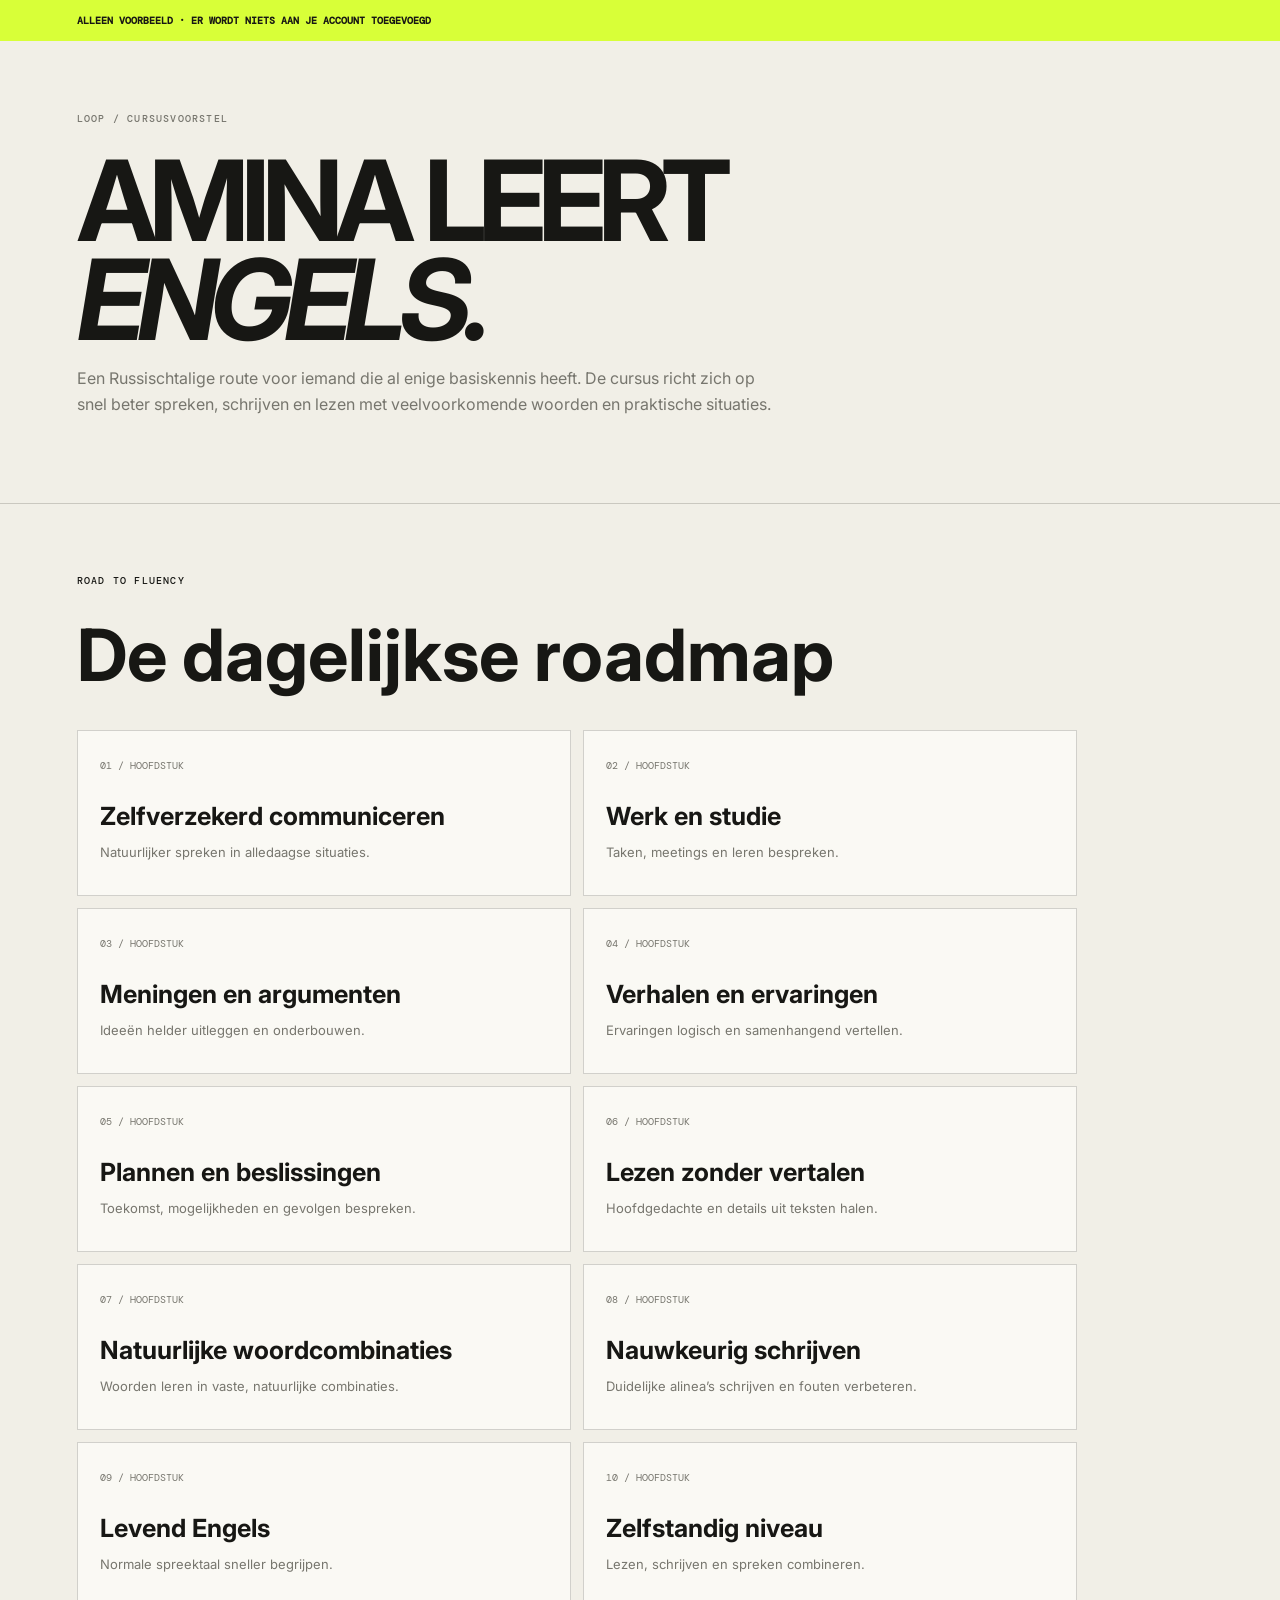
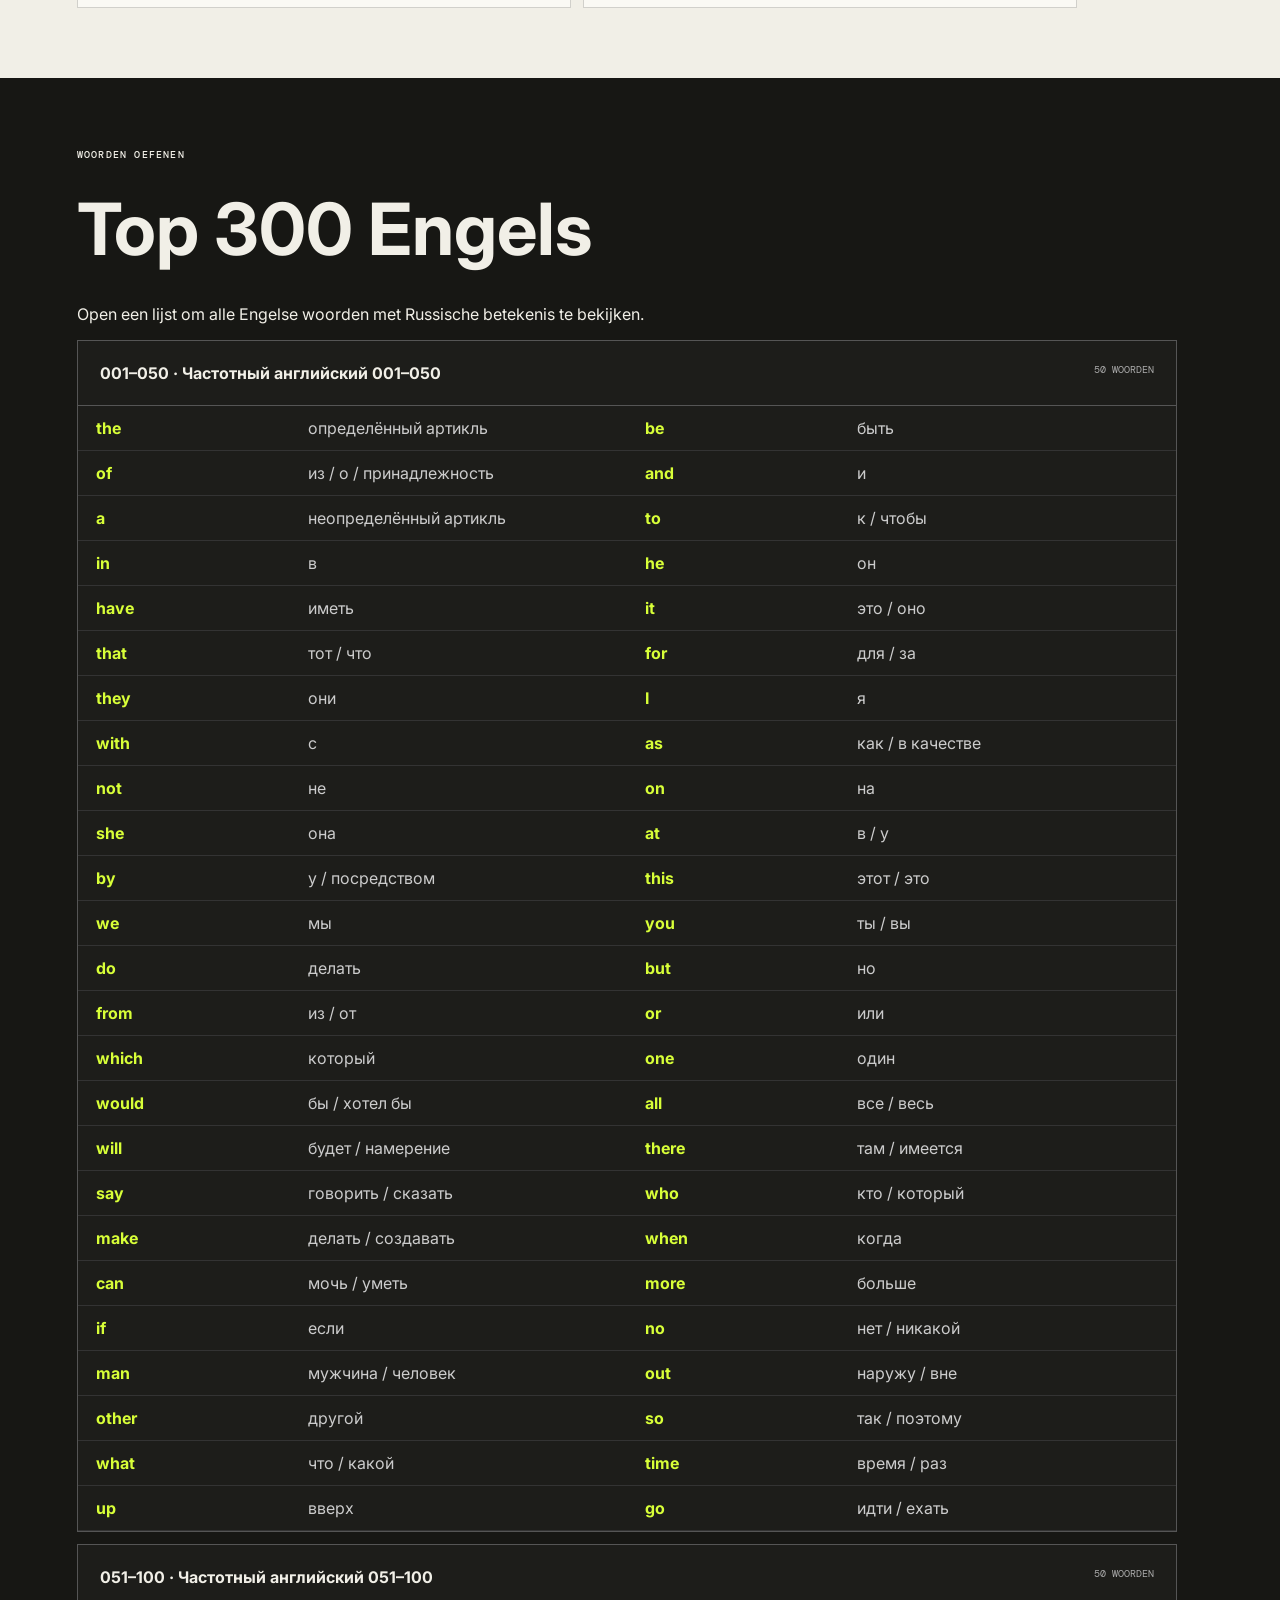
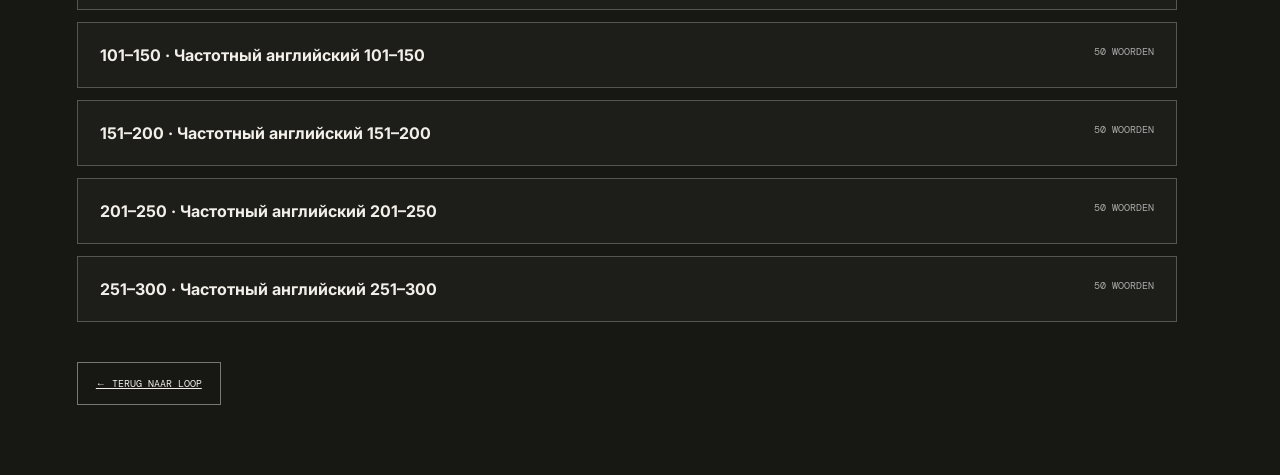
==== amina-preview.html @ c82fbb38 "Add safe Dutch preview for Amina's English course" ====
<!doctype html>
<html lang="nl">
<head>
  <meta charset="UTF-8">
  <meta name="viewport" content="width=device-width, initial-scale=1">
  <meta name="theme-color" content="#171714">
  <title>LOOP — Voorbeeld cursus Amina</title>
  <link rel="stylesheet" href="styles.css?v=34">
  <style>
    .preview-head{padding:70px clamp(18px,6vw,80px);border-bottom:1px solid var(--line)}
    .preview-head h1{font-size:clamp(48px,9vw,112px);line-height:.88;letter-spacing:-.07em;margin:18px 0}
    .preview-head p{max-width:700px;color:var(--muted);line-height:1.6}
    .preview-note{background:var(--accent);color:var(--ink);padding:14px clamp(18px,6vw,80px);font:600 10px 'DM Mono';text-transform:uppercase}
    .preview-road{padding:70px clamp(18px,6vw,80px)}
    .preview-road h2,.preview-lists h2{font-size:clamp(38px,6vw,72px);margin:8px 0 32px}
    .preview-chapters{display:grid;grid-template-columns:repeat(2,1fr);gap:12px;max-width:1000px}
    .preview-chapters article{border:1px solid var(--line);padding:22px;background:var(--white)}
    .preview-chapters span{font:10px 'DM Mono';color:var(--muted)}
    .preview-chapters h3{font-size:25px;margin:28px 0 6px}.preview-chapters p{color:var(--muted);font-size:13px}
    .preview-lists{padding:70px clamp(18px,6vw,80px);background:var(--ink);color:var(--paper)}
    .preview-list-grid{display:grid;gap:12px;max-width:1100px}.preview-list{border:1px solid #555;background:#1d1d1a}
    .preview-list summary{cursor:pointer;padding:22px;display:flex;justify-content:space-between;gap:20px;font-weight:700}.preview-list summary small{font:10px 'DM Mono';color:#aaa}
    .preview-words{display:grid;grid-template-columns:repeat(2,1fr);border-top:1px solid #555}.preview-words div{padding:12px 18px;border-bottom:1px solid #333;display:grid;grid-template-columns:1fr 1.5fr;gap:12px}.preview-words b{color:var(--accent)}.preview-words span{color:#ccc}
    .preview-back{display:inline-flex;margin-top:40px;color:var(--paper);border:1px solid #777;padding:14px 18px;text-transform:uppercase;font:10px 'DM Mono'}
    @media(max-width:680px){.preview-chapters,.preview-words{grid-template-columns:1fr}.preview-head{padding-top:48px}.preview-list summary{flex-direction:column}.preview-words div{font-size:14px}}
  </style>
</head>
<body>
  <div class="preview-note">Alleen voorbeeld · er wordt niets aan je account toegevoegd</div>
  <header class="preview-head"><p class="eyebrow">LOOP / CURSUSVOORSTEL</p><h1>AMINA LEERT<br><em>ENGELS.</em></h1><p>Een Russischtalige route voor iemand die al enige basiskennis heeft. De cursus richt zich op snel beter spreken, schrijven en lezen met veelvoorkomende woorden en praktische situaties.</p></header>
  <main>
    <section class="preview-road"><p class="eyebrow">ROAD TO FLUENCY</p><h2>De dagelijkse roadmap</h2><div class="preview-chapters" id="preview-chapters"></div></section>
    <section class="preview-lists"><p class="eyebrow">WOORDEN OEFENEN</p><h2>Top 300 Engels</h2><p>Open een lijst om alle Engelse woorden met Russische betekenis te bekijken.</p><div class="preview-list-grid" id="preview-lists"></div><a class="preview-back" href="index.html">← Terug naar LOOP</a></section>
  </main>
  <script src="english-russian-data.js?v=35"></script>
  <script>
    const chapters=['Zelfverzekerd communiceren','Werk en studie','Meningen en argumenten','Verhalen en ervaringen','Plannen en beslissingen','Lezen zonder vertalen','Natuurlijke woordcombinaties','Nauwkeurig schrijven','Levend Engels','Zelfstandig niveau'];
    const descriptions=['Natuurlijker spreken in alledaagse situaties.','Taken, meetings en leren bespreken.','Ideeën helder uitleggen en onderbouwen.','Ervaringen logisch en samenhangend vertellen.','Toekomst, mogelijkheden en gevolgen bespreken.','Hoofdgedachte en details uit teksten halen.','Woorden leren in vaste, natuurlijke combinaties.','Duidelijke alinea’s schrijven en fouten verbeteren.','Normale spreektaal sneller begrijpen.','Lezen, schrijven en spreken combineren.'];
    document.querySelector('#preview-chapters').innerHTML=chapters.map((title,i)=>`<article><span>${String(i+1).padStart(2,'0')} / HOOFDSTUK</span><h3>${title}</h3><p>${descriptions[i]}</p></article>`).join('');
    document.querySelector('#preview-lists').innerHTML=(window.EN_RU_FREQUENCY_LISTS||[]).map((list,i)=>`<details class="preview-list" ${i===0?'open':''}><summary><span>${String(i*50+1).padStart(3,'0')}–${String((i+1)*50).padStart(3,'0')} · ${list.title}</span><small>50 WOORDEN</small></summary><div class="preview-words">${list.words.map(word=>`<div><b>${word.front}</b><span>${word.back}</span></div>`).join('')}</div></details>`).join('');
  </script>
</body>
</html>
---- styles.css ----
@import url('https://fonts.googleapis.com/css2?family=DM+Mono:wght@400;500&family=Inter:wght@400;500;600;700;800;900&display=swap');

:root{--ink:#171714;--paper:#f1efe7;--cream:#dedbcf;--accent:#d8ff38;--orange:#ff5a36;--line:rgba(23,23,20,.18);--muted:#77766e;--white:#faf9f4}
*{box-sizing:border-box}html{scroll-behavior:smooth}body{margin:0;background:var(--paper);color:var(--ink);font-family:Inter,Arial,sans-serif;min-height:100vh}button,input,textarea{font:inherit;color:inherit}button{cursor:pointer}.ticker{height:28px;overflow:hidden;background:var(--accent);border-bottom:1px solid var(--ink);font:500 10px/28px 'DM Mono',monospace;letter-spacing:.15em;white-space:nowrap}.ticker div{animation:marquee 24s linear infinite;width:max-content}@keyframes marquee{to{transform:translateX(-50%)}}
.topbar{height:76px;display:grid;grid-template-columns:1fr auto 1fr;align-items:center;padding:0 clamp(20px,4vw,64px);border-bottom:1px solid var(--line);position:sticky;top:0;background:rgba(241,239,231,.94);backdrop-filter:blur(12px);z-index:10}.brand{display:flex;align-items:center;gap:12px;border:0;background:none;padding:0;justify-self:start}.brand span{font-size:23px;font-weight:900;letter-spacing:-.08em}.brand small{font:500 9px/1.1 'DM Mono';text-transform:uppercase;letter-spacing:.08em;max-width:50px;text-align:left}.topbar nav{display:flex;gap:32px}.nav-link{border:0;background:none;font:500 11px 'DM Mono';text-transform:uppercase;letter-spacing:.09em;padding:8px 0}.nav-link.active{border-bottom:2px solid}.score-pill{justify-self:end;border:1px solid;border-radius:99px;padding:9px 14px;font:500 11px 'DM Mono'}.score-pill span,.quiz-score span{color:var(--orange)}
main{max-width:1440px;margin:auto}.view{display:none}.view.active{display:block}.hero{display:grid;grid-template-columns:1.55fr .75fr;min-height:640px;border-bottom:1px solid var(--line)}.hero-copy{padding:clamp(56px,7vw,104px) clamp(24px,7vw,104px)}.eyebrow{font:500 10px 'DM Mono';letter-spacing:.12em;text-transform:uppercase;margin:0 0 24px}.hero h1,.page-head h1,.narrow h1{font-size:clamp(64px,9vw,138px);line-height:.81;letter-spacing:-.085em;margin:0;font-weight:900}.hero h1 em,.page-head h1 em{font-family:Georgia,serif;font-weight:400}.intro{font-size:clamp(17px,2vw,23px);line-height:1.35;max-width:560px;margin:42px 0 34px}.hero-card{background:var(--ink);color:var(--paper);padding:28px;display:flex;flex-direction:column;justify-content:flex-end}.motif{margin:auto;width:min(100%,340px);aspect-ratio:1;display:grid;grid-template-columns:1fr 1fr;transform:rotate(6deg)}.motif span{border:1px solid rgba(255,255,255,.45);display:grid;place-items:center;font-size:clamp(50px,6vw,90px);font-weight:900}.motif span:nth-child(2){background:var(--accent);color:var(--ink)}.motif span:nth-child(3){background:var(--orange);color:var(--ink)}.hero-stat{display:flex;justify-content:space-between;border-top:1px solid rgba(255,255,255,.25);padding:18px 0;font:500 11px 'DM Mono';text-transform:uppercase}.hero-stat strong{font-size:16px}
.btn{border:1px solid var(--ink);padding:16px 20px;text-transform:uppercase;font:600 11px 'DM Mono';letter-spacing:.06em;display:inline-flex;align-items:center;justify-content:space-between;gap:36px;transition:.18s}.btn:hover{transform:translateY(-2px);box-shadow:4px 4px 0 var(--ink)}.btn-accent{background:var(--accent)}.btn-dark{background:var(--ink);color:var(--paper)}.btn-ghost{background:transparent}.section-block{padding:80px clamp(20px,5vw,72px)}.section-heading,.page-head{display:flex;align-items:flex-end;justify-content:space-between;gap:24px;margin-bottom:34px}.section-heading h2,.roadmap h2{font-size:clamp(38px,5vw,72px);line-height:.95;letter-spacing:-.055em;margin:0}.text-button,.back-button{border:0;background:none;font:500 11px 'DM Mono';text-transform:uppercase;padding:10px 0}.list-grid{display:grid;grid-template-columns:repeat(3,1fr);gap:16px}.list-card{min-height:250px;border:1px solid var(--ink);padding:24px;background:var(--white);display:flex;flex-direction:column;text-align:left;transition:.18s}.list-card:hover{transform:translateY(-4px);box-shadow:6px 6px 0 var(--ink)}.list-card .card-num{font:10px 'DM Mono';color:var(--muted)}.list-card h3{font-size:27px;letter-spacing:-.045em;margin:auto 0 12px;max-width:90%}.list-card p{font:10px 'DM Mono';text-transform:uppercase;color:var(--muted)}.card-foot{border-top:1px solid var(--line);padding-top:16px;display:flex;justify-content:space-between;font:500 11px 'DM Mono'}.empty{border:1px dashed var(--muted);padding:50px;text-align:center;grid-column:1/-1}.empty p{color:var(--muted)}.roadmap{background:var(--ink);color:var(--paper);padding:80px clamp(20px,5vw,72px)}.roadmap-grid{display:grid;grid-template-columns:repeat(3,1fr);margin-top:50px;border-top:1px solid #555}.roadmap-item{padding:28px 24px 40px;border-right:1px solid #555;min-height:250px;position:relative}.roadmap-item span{font:11px 'DM Mono';color:#999}.roadmap-item h3{font-size:30px;margin:66px 0 8px}.roadmap-item p{color:#aaa;max-width:240px;font-size:13px;line-height:1.5}.roadmap-item b{position:absolute;right:20px;top:24px;font:10px 'DM Mono';border:1px solid #555;padding:6px}.roadmap-item.live b{background:var(--accent);color:var(--ink);border-color:var(--accent)}
.page-head{padding:80px clamp(20px,5vw,72px) 48px}.page-head h1{font-size:clamp(68px,10vw,150px)}.toolbar{border-block:1px solid var(--line);padding:16px clamp(20px,5vw,72px);display:flex;justify-content:space-between;align-items:center;font:10px 'DM Mono';text-transform:uppercase}.search{display:flex;align-items:center;gap:10px}.search input{border:0;background:none;outline:0;width:min(40vw,320px)}#all-lists{padding:40px clamp(20px,5vw,72px) 100px}.narrow{max-width:850px;padding:50px 24px 100px;margin:auto}.narrow h1{font-size:clamp(54px,8vw,94px);margin-bottom:54px}form label{display:block;text-transform:uppercase;font:500 10px 'DM Mono';letter-spacing:.06em;margin:24px 0 8px}form input,form textarea{display:block;width:100%;border:1px solid var(--ink);background:var(--white);padding:17px;margin-top:9px;outline:0;border-radius:0;font:500 16px Inter}form input:focus,form textarea:focus{box-shadow:4px 4px 0 var(--accent)}form textarea{resize:vertical;line-height:1.6}.field-row{display:grid;grid-template-columns:1fr auto 1fr;gap:12px;align-items:end}.swap{height:53px;width:53px;border:1px solid;background:var(--accent);margin-bottom:8px}.label-note{float:right;color:var(--muted)}.input-hint{font:10px 'DM Mono';color:var(--muted)}.form-actions{display:flex;justify-content:flex-end;gap:12px;margin-top:32px}
#detail-view{padding:48px clamp(20px,5vw,72px) 100px}.detail-head{display:flex;justify-content:space-between;align-items:flex-end;border-bottom:1px solid;padding:46px 0 36px}.detail-head h1{font-size:clamp(48px,7vw,104px);letter-spacing:-.07em;line-height:.9;margin:0 0 14px}.detail-head p{font:11px 'DM Mono';color:var(--muted)}.detail-actions{display:flex;gap:8px}.icon-btn{border:1px solid;background:none;padding:10px 12px;font:10px 'DM Mono';text-transform:uppercase}.icon-btn.danger{color:#a32c19}.practice-options{display:grid;grid-template-columns:1fr 1fr;gap:14px;padding:40px 0}.practice-card{border:1px solid;background:var(--white);padding:24px;display:flex;gap:18px;align-items:center;text-align:left}.practice-card:hover{background:var(--accent)}.practice-icon{height:50px;width:50px;border:1px solid;display:grid;place-items:center;font-weight:800}.practice-card div{display:flex;flex-direction:column;gap:5px}.practice-card b{font-size:17px}.practice-card small{color:var(--muted)}.practice-card i{margin-left:auto;font-style:normal;font-size:24px}.word-table-head{display:flex;justify-content:space-between;align-items:center;margin-top:28px}.word-table-head h2{font-size:30px}.word-table-head span{font:10px 'DM Mono'}.word-row{display:grid;grid-template-columns:50px 1fr 1fr;border-top:1px solid var(--line);padding:18px 8px;align-items:center}.word-row span:first-child{font:10px 'DM Mono';color:var(--muted)}.word-row b{font-size:15px}.word-row span:last-child{color:#555}
.quiz-shell{min-height:calc(100vh - 104px);background:var(--ink);color:var(--paper);padding:24px clamp(18px,4vw,56px)}.quiz-top{display:grid;grid-template-columns:44px 1fr 80px;gap:20px;align-items:center}.quiz-close{border:1px solid #555;color:var(--paper);background:none;width:42px;height:42px;font-size:28px}.progress-track{height:6px;background:#45453f}.progress-track span{display:block;background:var(--accent);height:100%;transition:.25s}.quiz-score{text-align:right;font:12px 'DM Mono'}.quiz-stage{min-height:calc(100vh - 180px);display:grid;place-items:center}.quiz-card{width:min(700px,100%)}.quiz-kicker{font:10px 'DM Mono';color:#999;text-transform:uppercase;letter-spacing:.1em}.quiz-word{font-size:clamp(48px,9vw,110px);letter-spacing:-.07em;line-height:.92;margin:30px 0 42px}.answer-wrap{display:flex}.answer-wrap input{width:100%;background:transparent;color:var(--paper);border:0;border-bottom:2px solid var(--paper);padding:14px 4px;font-size:22px;outline:0}.answer-wrap button{background:var(--accent);border:0;padding:0 24px;font-size:24px}.answer-feedback{min-height:74px;padding-top:20px}.answer-feedback.correct{color:var(--accent)}.answer-feedback.wrong{color:#ff7c62}.flashcard{width:min(680px,100%);height:min(54vh,440px);perspective:1000px;cursor:pointer}.flash-inner{height:100%;position:relative;transform-style:preserve-3d;transition:.45s}.flashcard.flipped .flash-inner{transform:rotateY(180deg)}.flash-face{position:absolute;inset:0;backface-visibility:hidden;background:var(--paper);color:var(--ink);display:flex;flex-direction:column;align-items:center;justify-content:center;padding:30px;border:1px solid #777;text-align:center}.flash-face.back{transform:rotateY(180deg);background:var(--accent)}.flash-face small{font:10px 'DM Mono';text-transform:uppercase}.flash-face strong{font-size:clamp(42px,8vw,80px);letter-spacing:-.06em}.card-controls{display:flex;gap:12px;justify-content:center;margin-top:24px}.card-controls button{border:1px solid #777;background:none;color:var(--paper);padding:14px 22px;text-transform:uppercase;font:11px 'DM Mono'}.card-controls button:last-child{background:var(--accent);color:var(--ink)}.result-card{text-align:center}.result-card .result-grade{font:900 clamp(90px,20vw,220px)/.8 Inter;color:var(--accent);letter-spacing:-.1em}.result-card h2{font-size:36px}.result-card p{color:#aaa}.result-actions{display:flex;gap:12px;justify-content:center;margin-top:30px}.toast{position:fixed;left:50%;bottom:30px;transform:translate(-50%,120px);background:var(--ink);color:var(--paper);padding:14px 18px;font:11px 'DM Mono';z-index:30;transition:.25s}.toast.show{transform:translate(-50%,0)}
@media(max-width:760px){.topbar{height:64px;padding:0 16px;grid-template-columns:1fr auto}.brand small,.topbar nav{display:none}.hero{grid-template-columns:1fr;min-height:0}.hero-copy{padding:58px 20px 64px}.hero h1{font-size:65px}.intro{font-size:17px;margin:30px 0}.hero-card{min-height:430px}.list-grid{grid-template-columns:1fr}.section-block{padding:60px 16px}.section-heading{align-items:center}.section-heading h2{font-size:40px}.roadmap{padding:60px 16px}.roadmap-grid{grid-template-columns:1fr}.roadmap-item{border-right:0;border-bottom:1px solid #555;min-height:180px}.roadmap-item h3{margin-top:34px}.page-head{padding:55px 16px 34px;align-items:flex-start;flex-direction:column}.page-head h1{font-size:68px}.toolbar{padding:14px 16px}#all-lists{padding:25px 16px 80px}.field-row{grid-template-columns:1fr 45px 1fr}.swap{width:45px}.form-actions .btn{gap:12px;padding:14px}.detail-head{align-items:flex-start;flex-direction:column;gap:24px}.practice-options{grid-template-columns:1fr}.word-row{grid-template-columns:34px 1fr 1fr;gap:8px}.quiz-shell{min-height:calc(100vh - 92px);padding:18px}.quiz-top{grid-template-columns:42px 1fr 55px;gap:12px}.quiz-stage{min-height:calc(100vh - 140px)}.quiz-word{font-size:54px}.answer-wrap input{font-size:17px}.flashcard{height:48vh}.result-actions{flex-direction:column}}
@media(prefers-reduced-motion:reduce){*{scroll-behavior:auto}.ticker div{animation:none}}
.btn-accent,.answer-wrap button{color:var(--ink)}
.answer-wrap button{font-weight:800}
.sentence-grid{display:grid;grid-template-columns:repeat(3,1fr);gap:16px;padding:40px clamp(20px,5vw,72px) 100px}.sentence-pack{min-height:310px;border:1px solid var(--ink);background:var(--white);padding:24px;text-align:left;display:flex;flex-direction:column;transition:.18s}.sentence-pack:hover{transform:translateY(-4px);box-shadow:6px 6px 0 var(--ink)}.sentence-pack h2{font-size:34px;letter-spacing:-.05em;margin:auto 0 8px}.sentence-pack>p{color:var(--muted);font-size:13px;line-height:1.5;min-height:40px}.sentence-progress{height:7px;background:var(--cream);margin:20px 0}.sentence-progress span{display:block;height:100%;background:var(--accent)}#sentence-detail-view{padding:48px clamp(20px,5vw,72px) 100px}.sentence-row{display:grid;grid-template-columns:50px 1fr auto;gap:14px;border-top:1px solid var(--line);padding:22px 8px;align-items:start}.sentence-row>span{font:10px 'DM Mono';color:var(--muted)}.sentence-row b{font-size:18px}.sentence-row p{margin:6px 0;color:#555}.sentence-row small{display:block;color:var(--muted);font:10px/1.5 'DM Mono'}.sentence-row em{font:500 9px 'DM Mono';font-style:normal;border:1px solid;padding:6px}.sentence-prompt{font-size:clamp(32px,6vw,64px);line-height:1.04;letter-spacing:-.05em;margin:28px 0 44px}.built-sentence{min-height:76px;border-bottom:2px solid var(--paper);display:flex;flex-wrap:wrap;align-items:center;gap:8px;padding:12px 4px}.built-sentence>span{color:#777}.built-sentence button,.word-tiles button{border:1px solid #777;background:transparent;color:var(--paper);padding:12px 14px;font:500 14px 'DM Mono'}.built-sentence button{background:var(--accent);color:var(--ink);border-color:var(--accent)}.word-tiles{display:flex;flex-wrap:wrap;gap:10px;padding:24px 0}.sentence-check{margin-top:8px}.answer-feedback small{display:block;margin-top:10px;color:#bbb}.feedback-actions{display:flex;gap:10px;margin-top:16px}.feedback-actions button,.feedback-next{border:1px solid currentColor;background:transparent;color:inherit;padding:10px 12px;font:500 10px 'DM Mono';text-transform:uppercase}.feedback-next{margin-left:12px}
@media(max-width:760px){.topbar{grid-template-columns:auto 1fr auto;gap:10px;padding:0 10px}.topbar nav{display:flex;justify-content:center;gap:12px}.nav-link{font-size:9px}.brand span{font-size:19px}.score-pill{padding:7px 9px;font-size:9px}.sentence-grid{grid-template-columns:1fr;padding:25px 16px 80px}.sentence-row{grid-template-columns:30px 1fr}.sentence-row em{grid-column:2;width:max-content}.sentence-prompt{font-size:36px;margin-bottom:28px}.feedback-actions{flex-direction:column}.feedback-next{margin:12px 0 0}.built-sentence button,.word-tiles button{padding:11px;font-size:13px}}
.top-actions,.quiz-tools{display:flex;align-items:center;gap:8px}.theme-toggle{width:36px;height:36px;border:1px solid;border-radius:50%;background:transparent}.quiz-top{grid-template-columns:44px 1fr auto}.quiz-tools>button{border:1px solid #666;background:transparent;color:var(--paper);height:36px;padding:0 10px;font:500 9px 'DM Mono';text-transform:uppercase}.choice-grid{display:grid;grid-template-columns:1fr 1fr;gap:12px}.choice-grid button{min-height:68px;text-align:left;padding:16px;border:1px solid #777;background:transparent;color:var(--paper);font-weight:600}.choice-grid button:hover,.choice-grid button.is-correct{background:var(--accent);color:var(--ink);border-color:var(--accent)}.choice-grid button:disabled{opacity:.72}.choice-grid button.is-correct{opacity:1}.photo-import{display:flex;align-items:center;gap:14px;margin-top:20px}.photo-import small{color:var(--muted);line-height:1.4}.dark-theme{background:#11110f;color:#f3f1e8}.dark-theme .topbar{background:rgba(17,17,15,.94);border-color:#444}.dark-theme .topbar button,.dark-theme .score-pill,.dark-theme .text-button,.dark-theme .back-button,.dark-theme .icon-btn{color:#f3f1e8;border-color:#666}.dark-theme .list-card,.dark-theme .sentence-pack,.dark-theme .practice-card,.dark-theme form input,.dark-theme form textarea{background:#1c1c19;color:#f3f1e8;border-color:#666}.dark-theme .list-card p,.dark-theme .practice-card small,.dark-theme .sentence-row p,.dark-theme .word-row span:last-child{color:#aaa}.dark-theme .toolbar,.dark-theme .detail-head,.dark-theme .sentence-row,.dark-theme .word-row{border-color:#555}.dark-theme .btn-ghost{color:#f3f1e8;border-color:#777}.dark-theme .btn-accent{color:#171714}.dark-theme .swap{color:#171714}.dark-theme .empty{border-color:#777}
@media(max-width:760px){.quiz-top{grid-template-columns:42px 1fr auto;gap:8px}.quiz-tools{gap:4px}.quiz-tools>button{padding:0 6px}.quiz-score{font-size:10px}.choice-grid{grid-template-columns:1fr}.photo-import{align-items:flex-start;flex-direction:column}.top-actions{gap:5px}.theme-toggle{width:30px;height:30px}.score-pill{white-space:nowrap}}
.auth-gate{position:fixed;inset:0;z-index:100;background:var(--ink);color:var(--paper);display:grid;place-items:center;padding:20px}.auth-gate.hidden{display:none}.auth-panel{width:min(520px,100%);border:1px solid #555;padding:clamp(24px,5vw,48px)}.auth-panel h1{font-size:clamp(44px,8vw,72px);line-height:.88;letter-spacing:-.07em;margin:0 0 28px}.auth-panel h1 em{font-family:Georgia,serif;font-weight:400}.auth-panel>p{color:#aaa;line-height:1.5}.auth-panel form input{background:#252521;color:var(--paper);border-color:#666}.auth-tabs{display:grid;grid-template-columns:1fr 1fr;margin:28px 0 8px}.auth-tabs button{padding:13px;border:1px solid #666;background:transparent;color:var(--paper);font:500 10px 'DM Mono';text-transform:uppercase}.auth-tabs button.active{background:var(--accent);color:var(--ink);border-color:var(--accent)}.auth-panel form .btn{width:100%;margin-top:24px}.auth-panel .text-button{color:#aaa}.auth-message{min-height:24px;color:#ff8b73!important;font-size:12px}
.auth-panel{position:relative}.auth-close{position:absolute;right:14px;top:14px;width:38px;height:38px;border:1px solid #666;background:transparent;color:var(--paper);font-size:24px}.auth-panel>#logout-button{width:100%;margin-top:12px;color:var(--paper);border-color:#666}.site-footer{display:flex;justify-content:space-between;gap:20px;padding:28px clamp(20px,5vw,72px);background:var(--ink);color:var(--paper);font:10px 'DM Mono';border-top:1px solid #555}.site-footer nav{display:flex;gap:20px}.site-footer a{color:inherit;text-decoration:none}
.hero-actions{display:flex;flex-wrap:wrap;gap:10px}.learning-dashboard{display:grid;grid-template-columns:repeat(3,1fr);border-bottom:1px solid var(--line)}.learning-dashboard article{padding:30px clamp(20px,5vw,72px);border-right:1px solid var(--line);display:flex;flex-direction:column;gap:12px}.learning-dashboard span{font:10px 'DM Mono';color:var(--muted)}.learning-dashboard strong{font-size:42px;letter-spacing:-.05em}@media(max-width:760px){.learning-dashboard{grid-template-columns:repeat(3,1fr)}.learning-dashboard article{padding:20px 12px}.learning-dashboard strong{font-size:28px}.learning-dashboard span{font-size:8px}.hero-actions .btn{width:100%}}
.stats-view{padding-bottom:90px}.stats-summary{display:grid;grid-template-columns:repeat(3,1fr);border-block:1px solid var(--line)}.stats-summary article{padding:28px clamp(20px,4vw,55px);border-right:1px solid var(--line);display:flex;flex-direction:column;gap:12px}.stats-summary span{font:10px 'DM Mono';color:var(--muted)}.stats-summary strong{font-size:clamp(24px,3vw,42px);letter-spacing:-.05em}.stats-grid{display:grid;grid-template-columns:1fr 1fr;gap:18px;padding:50px clamp(16px,5vw,72px)}.stats-panel{border:1px solid var(--ink);background:var(--white);padding:28px}.stats-panel .section-heading{margin-bottom:28px}.stats-panel h2{font-size:30px}.stats-wide{grid-column:1/-1}.activity-chart{height:210px;display:flex;gap:10px;align-items:flex-end;border-bottom:1px solid var(--line);padding-top:30px}.activity-day{height:100%;flex:1;display:flex;flex-direction:column;justify-content:flex-end;align-items:center;gap:7px}.activity-day span{font:9px 'DM Mono'}.activity-day i{display:block;width:min(34px,75%);min-height:4px;background:var(--accent);border:1px solid var(--ink)}.activity-day b{font:9px 'DM Mono';text-transform:uppercase;padding-bottom:8px}.ranking-list>div{display:grid;grid-template-columns:28px 1fr auto;gap:10px;padding:15px 0;border-top:1px solid var(--line);align-items:center}.ranking-list span,.ranking-list small{font:9px 'DM Mono';color:var(--muted)}.ranking-list small{text-align:right}.progress-list>div{margin:20px 0}.progress-list header{display:flex;justify-content:space-between;gap:15px;margin-bottom:9px}.progress-list header span{font:10px 'DM Mono';color:var(--muted)}.progress-list>div>i{display:block;height:10px;background:var(--cream)}.progress-list>div>i span{display:block;height:100%;background:var(--accent);border-right:1px solid var(--ink)}.stats-empty{color:var(--muted);font-size:13px}.dark-theme .stats-panel{background:#1c1c19;color:#f3f1e8;border-color:#666}.dark-theme .activity-day i{border-color:#f3f1e8}@media(max-width:760px){.stats-summary{grid-template-columns:1fr}.stats-summary article{border-right:0;border-bottom:1px solid var(--line);padding:20px 16px}.stats-grid{grid-template-columns:1fr;padding:28px 16px}.stats-wide{grid-column:auto}.stats-panel{padding:20px}.ranking-list>div{grid-template-columns:24px 1fr}.ranking-list small{grid-column:2;text-align:left}.activity-chart{height:180px}.stats-view .page-head{margin-bottom:0}}

/* v16: strakke, gelijk uitgelijnde navigatie */
.topbar{grid-template-columns:minmax(190px,1fr) auto minmax(190px,1fr)}
.brand,.topbar nav,.top-actions{height:40px;align-items:center}
.topbar nav{gap:28px;align-items:stretch}
.nav-link{height:40px;padding:0 2px;border-bottom:2px solid transparent;display:grid;place-items:center}
.nav-link.active{border-bottom-color:currentColor}
.top-actions{justify-self:end}
.theme-toggle{width:40px;height:40px;display:grid;place-items:center;padding:0}
.score-pill{height:40px;display:flex;align-items:center;justify-content:center;padding:0 14px;white-space:nowrap}
.account-button{height:40px;border:1px solid var(--ink);border-radius:99px;background:transparent;padding:0 16px;font:500 10px 'DM Mono';text-transform:uppercase;letter-spacing:.05em;display:grid;place-items:center}
.dark-theme .account-button{color:#f3f1e8;border-color:#666}
.dark-theme .ticker{color:var(--ink)}
.language-picker select{height:40px;border:1px solid var(--ink);border-radius:99px;background:transparent;padding:0 10px;font:500 10px 'DM Mono';outline:0}.dark-theme .language-picker select{color:#f3f1e8;border-color:#666;background:#11110f}.language-picker option{color:#171714;background:#faf9f4}
.context-practice{grid-column:1/-1}.context-example{font-size:clamp(38px,7vw,78px);line-height:1.05;letter-spacing:-.055em;margin:28px 0 12px}.context-translation{color:#aaa;font-size:17px;margin:0 0 46px}.context-question{display:block;font:500 12px/1.5 'DM Mono';text-transform:uppercase;margin-bottom:14px}.context-card .answer-feedback small{display:block;color:#bbb;font:400 13px/1.6 Inter;margin-top:12px;text-transform:none}.context-card .answer-feedback{line-height:1.6}
.context-choice-actions{display:grid;grid-template-columns:1fr 1fr;gap:10px;margin-top:28px}.context-choice-actions .btn{width:100%}.context-choice-panel .btn-ghost{color:var(--paper);border-color:#777}.context-hidden-hint{font:500 10px 'DM Mono';text-transform:uppercase;letter-spacing:.08em}@media(max-width:520px){.context-choice-actions{grid-template-columns:1fr}}
.direction-choice-actions{display:grid;gap:10px;margin-top:28px}.direction-choice-actions .btn{width:100%}.direction-choice-panel .btn-ghost{color:var(--paper);border-color:#777}.retry-mistakes{border-color:var(--accent)!important;color:var(--accent)!important}.context-choice-question{font-size:clamp(26px,5vw,48px);line-height:1.1;margin:24px 0}.context-fill{color:var(--accent);border-bottom:2px solid;padding:0 .25em}
.fluency-hero{background:var(--ink);color:var(--paper);padding:54px clamp(20px,5vw,72px);display:grid;grid-template-columns:1fr 1fr;gap:40px;align-items:end}.fluency-hero h2{font-size:clamp(52px,8vw,104px);line-height:.9;letter-spacing:-.07em;margin:0 0 14px}.fluency-hero p:last-child{color:#aaa}.fluency-progress{display:flex;flex-direction:column;gap:16px}.fluency-progress>span{font:700 clamp(36px,5vw,68px) 'DM Mono';text-align:right}.fluency-progress>i{height:16px;background:#444;display:block}.fluency-progress b{height:100%;display:block;background:var(--accent);transition:.4s}.stats-summary-four{grid-template-columns:repeat(4,1fr)}.fluency-layout{display:grid;grid-template-columns:1fr 1fr;gap:18px;padding:50px clamp(16px,5vw,72px)}.fluency-road{display:grid;grid-template-columns:repeat(5,1fr);border:1px solid var(--line)}.fluency-road article{min-height:145px;padding:18px;border-right:1px solid var(--line);display:flex;flex-direction:column;gap:16px}.fluency-road article:last-child{border:0}.fluency-road article>span,.fluency-road small,.fluency-road em{font:9px 'DM Mono';color:var(--muted)}.fluency-road article div{margin-top:auto;display:flex;flex-direction:column;gap:5px}.fluency-road article em{font-style:normal}.fluency-road article.done{background:var(--ink);color:var(--paper)}.fluency-road article.active{box-shadow:inset 0 -8px var(--accent)}.metric-grid{display:grid;grid-template-columns:repeat(3,1fr);border:1px solid var(--line)}.metric-grid article{min-height:105px;padding:14px;border-right:1px solid var(--line);border-bottom:1px solid var(--line);display:flex;flex-direction:column;justify-content:space-between}.metric-grid span{font:9px 'DM Mono';color:var(--muted);text-transform:uppercase}.metric-grid strong{font-size:32px}.skill-bars>div{margin:18px 0}.skill-bars header{display:flex;justify-content:space-between;margin-bottom:7px}.skill-bars header span,.skill-bars small{font:9px 'DM Mono';color:var(--muted)}.skill-bars i{display:block;height:9px;background:var(--cream);margin-bottom:5px}.skill-bars i span{display:block;height:100%;background:var(--accent);border-right:1px solid var(--ink)}.learning-advice{border-left:8px solid var(--accent);padding:20px;background:var(--cream)}.learning-advice strong{font-size:24px;line-height:1.2}.learning-advice p{color:var(--muted);font-size:12px}.dark-theme .learning-advice{background:#292925}.dark-theme .fluency-road article.done{background:#d8ff38;color:#171714}.activity-day small{font:8px 'DM Mono';color:var(--muted)}@media(max-width:760px){.fluency-hero{grid-template-columns:1fr}.fluency-progress>span{text-align:left}.stats-summary-four{grid-template-columns:1fr 1fr}.fluency-layout{grid-template-columns:1fr;padding:28px 16px}.fluency-road{grid-template-columns:1fr}.fluency-road article{min-height:95px;border-right:0;border-bottom:1px solid var(--line)}.metric-grid{grid-template-columns:1fr 1fr}}
@media(max-width:760px){.topbar{grid-template-columns:auto 1fr auto;padding:0 8px;gap:5px}.theme-toggle,.score-pill{display:none}.language-picker select{height:34px;padding:0 6px;font-size:8px}.account-button{height:34px;padding:0 8px;font-size:8px}.topbar nav{gap:7px}.nav-link{font-size:7px}}
.weekly-review-actions{display:grid;grid-template-columns:1fr 1fr;gap:12px}.weekly-review-actions .practice-card{width:100%}.weekly-review-actions .practice-card:disabled{opacity:.45;cursor:not-allowed}@media(max-width:760px){.weekly-review-actions{grid-template-columns:1fr}}
.difficulty-row{width:100%;display:grid;grid-template-columns:28px minmax(0,1fr) auto 20px;gap:12px;padding:16px 4px;border:0;border-top:1px solid var(--line);background:transparent;color:inherit;text-align:left;align-items:center}.difficulty-row:hover{background:var(--accent);color:var(--ink);padding-inline:12px}.difficulty-row>span,.difficulty-row small{font:9px 'DM Mono';color:var(--muted)}.difficulty-row>div{display:flex;flex-direction:column;gap:4px;min-width:0}.difficulty-row b{font-size:16px}.difficulty-row em{font-style:normal;color:var(--muted);font-size:13px}.difficulty-row small{text-align:right;line-height:1.5}.difficulty-row>i{font-style:normal}.sentence-difficulty b{white-space:nowrap;overflow:hidden;text-overflow:ellipsis}.dark-theme .difficulty-row:hover,.dark-theme .difficulty-row:hover em,.dark-theme .difficulty-row:hover small,.dark-theme .difficulty-row:hover span{color:#171714}@media(max-width:760px){.difficulty-row{grid-template-columns:22px 1fr 18px}.difficulty-row small{grid-column:2;text-align:left}.difficulty-row>i{grid-column:3;grid-row:1}}
.reading-view{padding-bottom:90px}.reader-layout{display:grid;grid-template-columns:minmax(320px,.8fr) 1.2fr;gap:28px;padding:0 clamp(16px,5vw,72px)}.reader-import-panel{border:1px solid var(--line);padding:26px;background:var(--white)}.reader-import-panel h2{font-size:32px;margin:8px 0 20px}.reader-import-panel form{padding:0}.reader-import-panel select,.reader-word-panel input{width:100%;border:0;border-bottom:1px solid;background:transparent;padding:13px 0;font:inherit;color:inherit;outline:0}.reader-url-row{display:grid;grid-template-columns:1fr auto;gap:8px;align-items:end}.reader-url-row .btn{height:44px}.reading-library{display:grid;gap:12px}.reading-card{border:1px solid var(--line);background:var(--white);color:inherit;padding:22px;text-align:left;display:grid;gap:11px}.reading-card:hover{transform:translateY(-2px);box-shadow:6px 6px 0 var(--accent)}.reading-card h3{font-size:25px;margin:0}.reading-card p,.reading-card small{margin:0;color:var(--muted)}.reading-card i{display:block;height:8px;background:var(--cream)}.reading-card i b{display:block;height:100%;background:var(--accent)}.reading-card small{font:9px 'DM Mono'}.reader-detail-view{padding:44px clamp(16px,5vw,72px) 100px}.reader-detail-head{display:flex;justify-content:space-between;gap:20px;align-items:end;border-bottom:1px solid var(--line);padding:38px 0 25px}.reader-detail-head h1{font-size:clamp(42px,7vw,88px);line-height:.95;letter-spacing:-.06em;margin:8px 0}.reader-progress{display:grid;grid-template-columns:auto 1fr;align-items:center;gap:18px;padding:18px 0}.reader-progress span{font:9px 'DM Mono'}.reader-progress i{height:9px;background:var(--cream)}.reader-progress b{display:block;height:100%;background:var(--accent)}.reader-workspace{display:grid;grid-template-columns:minmax(0,1fr) 320px;gap:30px;align-items:start}.reader-content{font-size:clamp(20px,2.4vw,30px);line-height:1.9;border-top:1px solid var(--line);padding-top:28px;white-space:pre-wrap}.reader-token{display:inline;border:0;background:transparent;color:inherit;font:inherit;padding:1px 2px;border-radius:3px}.reader-token:hover{background:var(--accent);color:var(--ink)}.reader-token.seen{border-bottom:2px solid #a8a89e}.reader-token.saved{background:var(--accent);color:var(--ink)}.reader-word-panel{position:sticky;top:100px;border:1px solid var(--line);padding:24px;background:var(--white)}.reader-word-panel h2{font-size:42px;margin:12px 0}.reader-word-panel>p:not(.eyebrow){line-height:1.5;color:var(--muted)}.reader-word-panel label{display:block;margin:22px 0}.reader-word-panel .btn{width:100%;margin-top:8px}.hidden{display:none!important}.dark-theme .reader-import-panel,.dark-theme .reading-card,.dark-theme .reader-word-panel{background:#1c1c19;border-color:#666}.dark-theme .reader-progress i,.dark-theme .reading-card i{background:#333}@media(max-width:850px){.reader-layout,.reader-workspace{grid-template-columns:1fr}.reader-word-panel{position:static}.reader-detail-head{align-items:flex-start;flex-direction:column}.reader-url-row{grid-template-columns:1fr}.reader-import-panel{padding:18px}}
.today-lesson-strip{display:grid;grid-template-columns:repeat(4,1fr);border-bottom:1px solid var(--line)}.today-lesson-strip article{min-height:110px;padding:22px clamp(14px,3vw,34px);border-right:1px solid var(--line);display:flex;align-items:center;gap:16px}.today-lesson-strip article>span{width:38px;height:38px;border:1px solid;border-radius:50%;display:grid;place-items:center;font:700 10px 'DM Mono'}.today-lesson-strip article div{display:flex;flex-direction:column;gap:5px}.today-lesson-strip small{color:var(--muted);line-height:1.35}.today-lesson-strip .lesson-reward{background:var(--accent);color:var(--ink)}.roadmap-view,.hub-view{padding-bottom:100px}.roadmap-overview{align-self:end;border:1px solid;padding:18px 24px;display:flex;flex-direction:column;gap:5px}.roadmap-overview strong{font:700 18px 'DM Mono'}.roadmap-overview span{font:9px 'DM Mono';color:var(--muted)}.story-roadmap{max-width:900px;margin:0 auto;padding:10px 20px 80px}.story-chapter{margin-bottom:46px}.story-chapter>header{display:flex;align-items:center;gap:18px;margin-bottom:18px}.story-chapter>header>span{font:700 45px 'DM Mono';color:var(--accent);-webkit-text-stroke:1px var(--ink)}.story-chapter h2{font-size:36px;margin:0}.story-chapter p{margin:3px 0;color:var(--muted)}.lesson-path{display:grid;gap:12px;position:relative}.lesson-path:before{content:'';position:absolute;left:31px;top:32px;bottom:32px;border-left:2px dashed var(--line)}.lesson-node{position:relative;display:grid;grid-template-columns:64px 1fr auto;align-items:center;gap:16px;min-height:88px;border:1px solid var(--line);background:var(--white);color:inherit;padding:12px 20px;text-align:left}.lesson-node>span{z-index:1;width:48px;height:48px;border:2px solid;border-radius:50%;background:var(--paper);display:grid;place-items:center;font-weight:800}.lesson-node div{display:flex;flex-direction:column;gap:4px}.lesson-node small,.lesson-node i{font:9px 'DM Mono';color:var(--muted);font-style:normal}.lesson-node b{font-size:19px}.lesson-node.done>span{background:var(--ink);color:var(--accent)}.lesson-node.current{border:2px solid var(--ink);box-shadow:7px 7px 0 var(--accent);transform:translateX(12px)}.lesson-node.current>span{background:var(--accent)}.lesson-node.locked{opacity:.45}.hub-grid{display:grid;grid-template-columns:repeat(3,1fr);gap:16px;padding:0 clamp(16px,5vw,72px)}.hub-card{min-height:250px;border:1px solid var(--line);background:var(--white);color:inherit;padding:24px;text-align:left;display:flex;flex-direction:column}.hub-card>span{font:9px 'DM Mono';color:var(--muted)}.hub-card h2{font-size:clamp(30px,4vw,50px);letter-spacing:-.05em;margin:35px 0 8px}.hub-card p{color:var(--muted);line-height:1.5}.hub-card i{margin-top:auto;font:500 13px 'DM Mono';font-style:normal}.hub-card:hover:not(:disabled){background:var(--accent);color:var(--ink);transform:translateY(-4px);box-shadow:7px 7px 0 var(--ink)}.hub-card:disabled{opacity:.42;cursor:not-allowed}.hub-card.accent-card{background:var(--accent);color:var(--ink)}.collection-hub .hub-card h2{font-size:70px}.dark-theme .lesson-node,.dark-theme .hub-card{background:#1c1c19;border-color:#666}.dark-theme .lesson-node>span{background:#11110f}.dark-theme .lesson-node.current,.dark-theme .hub-card:hover:not(:disabled),.dark-theme .hub-card.accent-card{color:#171714;background:var(--accent)}.dark-theme .lesson-node.current>span{background:var(--accent);color:#171714}@media(max-width:850px){.today-lesson-strip{grid-template-columns:1fr 1fr}.hub-grid{grid-template-columns:1fr 1fr}.roadmap-overview{align-self:auto}.lesson-node.current{transform:none}}@media(max-width:560px){.today-lesson-strip,.hub-grid{grid-template-columns:1fr}.today-lesson-strip article{min-height:82px}.lesson-node{grid-template-columns:52px 1fr;padding:10px}.lesson-node>i{grid-column:2}.story-roadmap{padding-inline:14px}.topbar nav{overflow-x:auto;justify-content:flex-start}.nav-link{flex:0 0 auto}}
.vietnamese-keyboard{margin-top:14px;padding:13px;border:1px solid #555;background:#20201c}.vietnamese-keyboard>small{display:block;margin-bottom:8px;font:9px 'DM Mono';color:#aaa}.vietnamese-keyboard>div{display:flex;flex-wrap:wrap;gap:6px;margin-top:6px}.vietnamese-keyboard button{min-width:38px;height:36px;padding:0 10px;border:1px solid #777;background:transparent;color:var(--paper);font:600 15px Inter}.vietnamese-keyboard button:hover{background:var(--accent);color:var(--ink);border-color:var(--accent)}.vietnamese-keyboard p{margin:9px 0 0;font:9px/1.4 'DM Mono';color:#aaa}.flash-face strong.flash-medium{font-size:clamp(30px,5vw,54px);line-height:1.05}.flash-face strong.flash-long{font-size:clamp(22px,3.8vw,40px);line-height:1.12;overflow-wrap:anywhere}@media(max-width:600px){.vietnamese-keyboard{padding:10px}.vietnamese-keyboard button{min-width:34px;height:34px;padding:0 8px}.flash-face{padding:20px}.flash-face strong.flash-medium{font-size:30px}.flash-face strong.flash-long{font-size:23px}}

/* v34: rustige startpagina met dagelijkse les en roadmap */
.home-daily{padding:clamp(48px,8vw,96px) clamp(16px,6vw,88px) clamp(54px,8vw,92px);border-bottom:1px solid var(--line)}
.home-daily>.eyebrow{max-width:1120px;margin:0 auto 16px}
.daily-lesson-card{max-width:1120px;margin:0 auto;border:1px solid var(--ink);background:var(--white);display:grid;grid-template-columns:90px minmax(0,1fr) auto;align-items:stretch;box-shadow:10px 10px 0 var(--accent)}
.daily-lesson-number{display:grid;place-items:center;border-right:1px solid var(--line);font:700 22px 'DM Mono'}
.daily-lesson-main{padding:32px 38px}
.daily-label{font:600 9px 'DM Mono';letter-spacing:.1em;color:var(--muted)}
.daily-lesson-main h1{font-size:clamp(38px,5vw,68px);line-height:.95;letter-spacing:-.055em;margin:14px 0 12px}
.daily-lesson-main>p{margin:0;color:var(--muted);font-size:15px}
.daily-meta{display:flex;gap:22px;margin-top:28px;font:500 10px 'DM Mono';text-transform:uppercase}
.daily-start{min-width:190px;border-width:0 0 0 1px;box-shadow:none!important}
.daily-start:hover{transform:none;background:var(--ink);color:var(--paper)}
.home-roadmap{padding:clamp(60px,9vw,110px) clamp(16px,6vw,88px) 80px}
.roadmap-heading{max-width:1120px;margin:0 auto 54px;display:flex;justify-content:space-between;align-items:end;gap:30px}
.roadmap-heading h2{font-size:clamp(46px,7vw,88px);letter-spacing:-.06em;line-height:.95;margin:10px 0 14px}
.roadmap-heading p:last-child{max-width:600px;color:var(--muted)}
.home-roadmap .story-roadmap{max-width:900px;padding-bottom:20px}
.dark-theme .daily-lesson-card{background:#1c1c19;border-color:#777}
@media(max-width:720px){.home-daily{padding-top:38px}.daily-lesson-card{grid-template-columns:54px 1fr;box-shadow:6px 6px 0 var(--accent)}.daily-lesson-main{padding:24px 18px}.daily-lesson-main h1{font-size:38px}.daily-meta{flex-direction:column;gap:8px;margin-top:22px}.daily-start{grid-column:1/-1;min-height:64px;border-width:1px 0 0}.roadmap-heading{align-items:flex-start;flex-direction:column;margin-bottom:38px}.roadmap-heading h2{font-size:52px}.roadmap-overview{width:100%}}
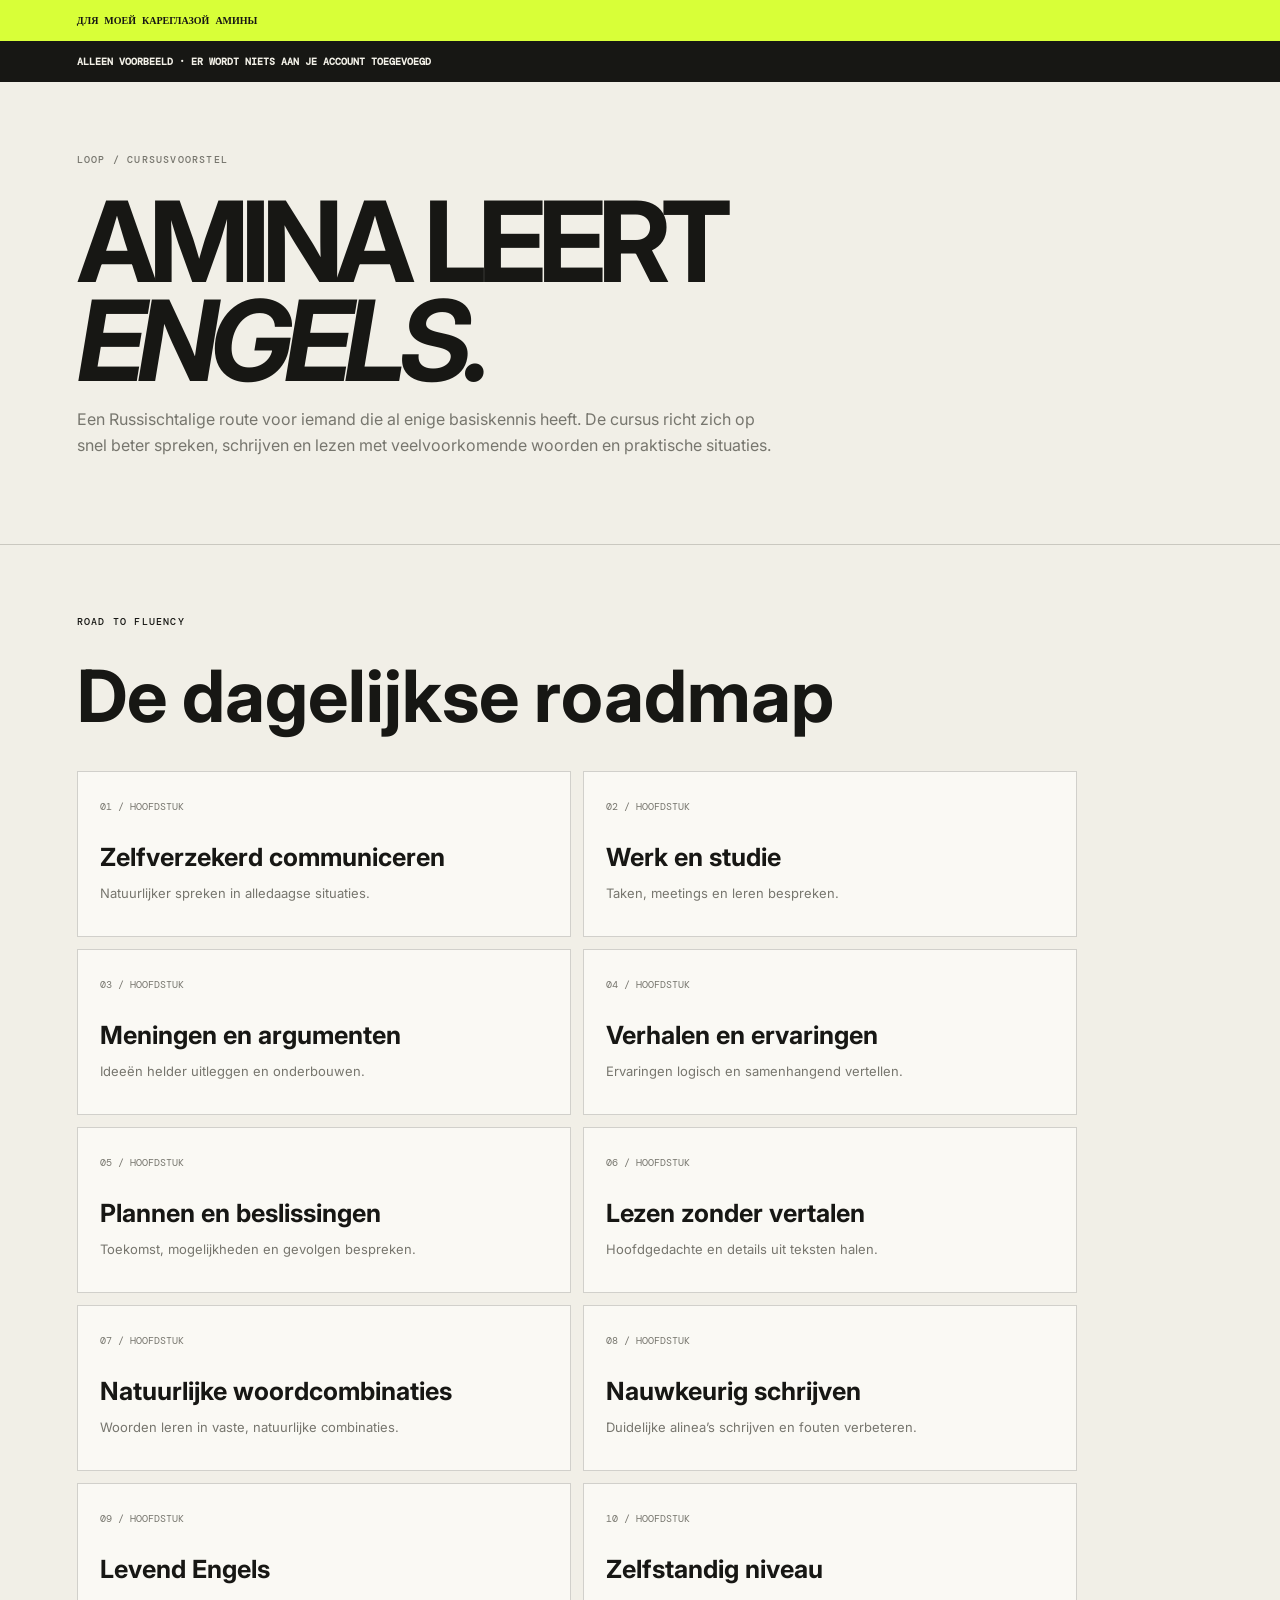
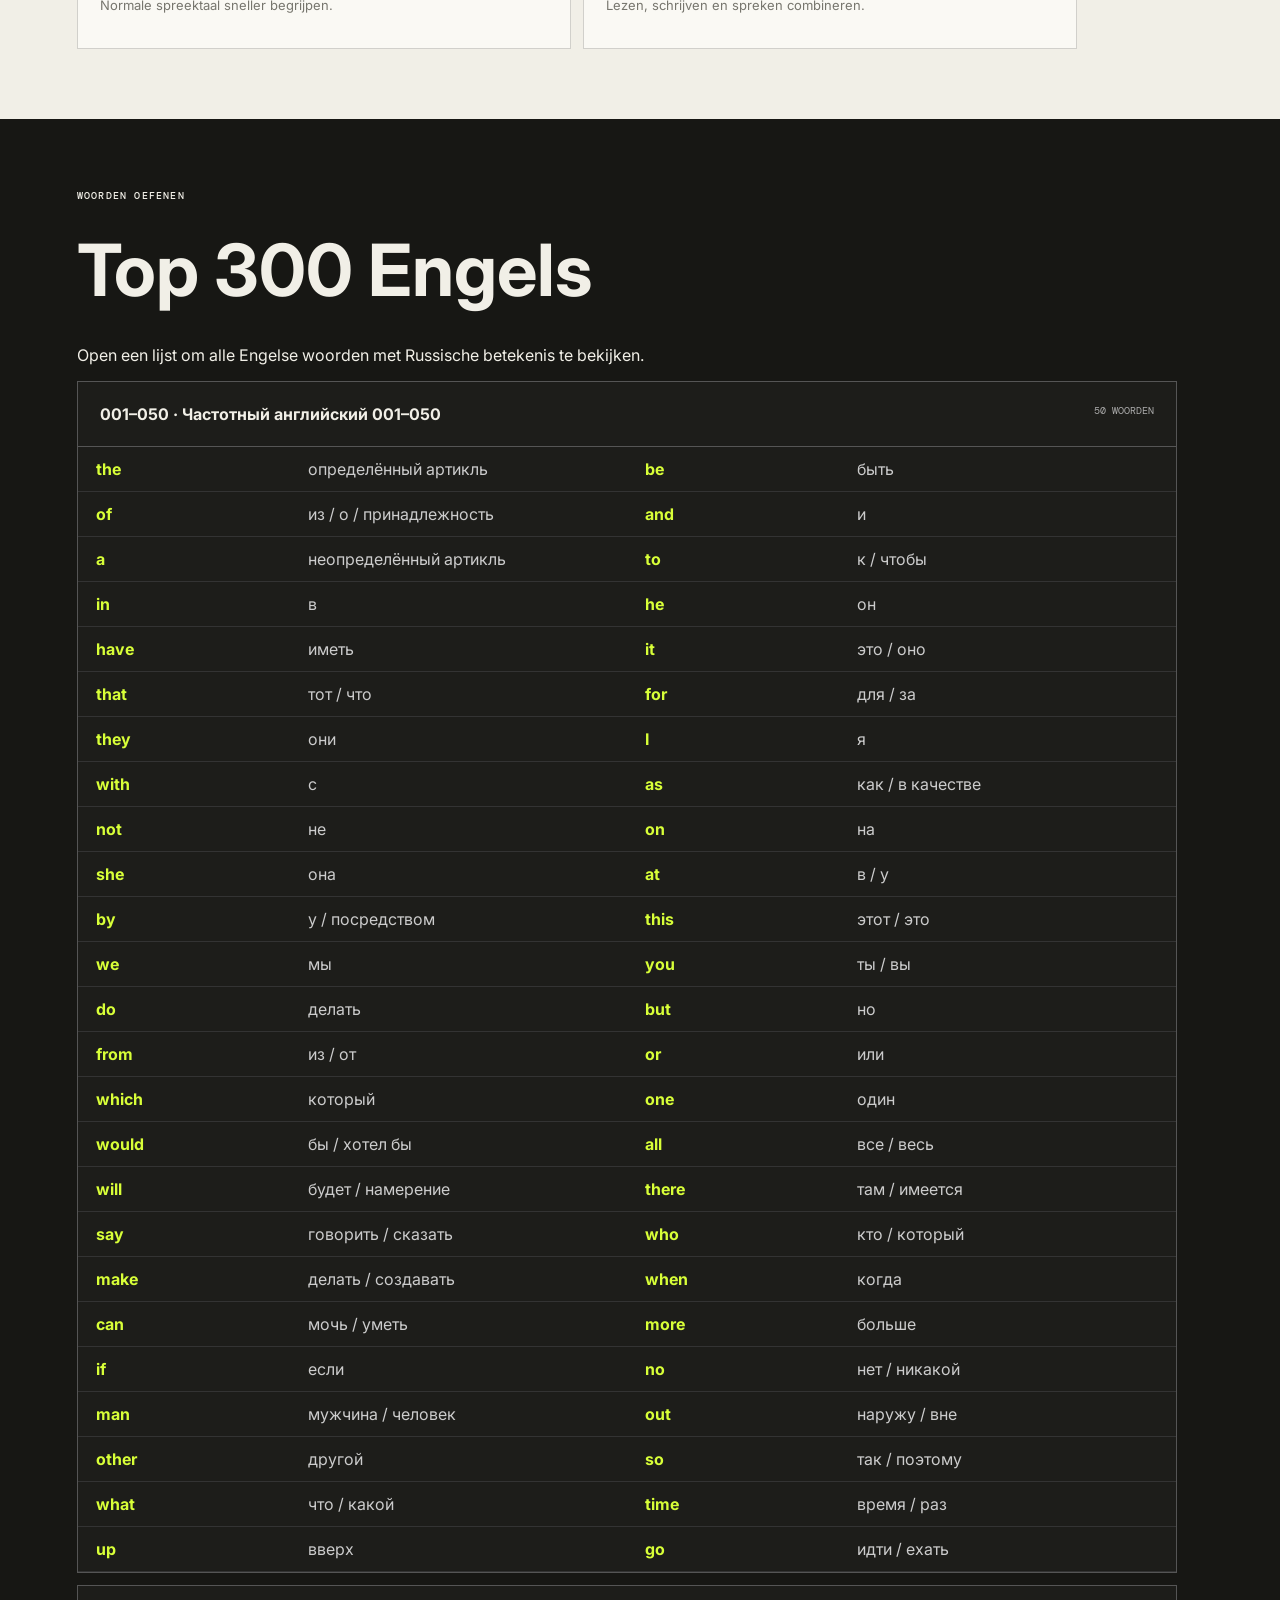
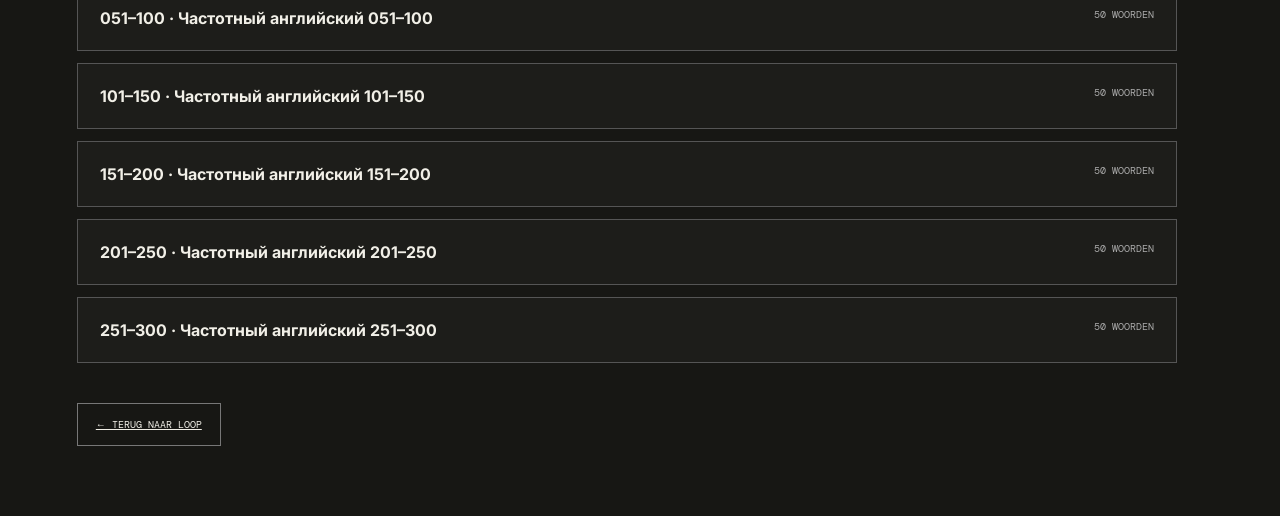
==== commit 5f9741c7: "Add Amina dedication (amina-preview.html)" ====
--- a/amina-preview.html
+++ b/amina-preview.html
@@ -5,7 +5,7 @@
   <meta name="viewport" content="width=device-width, initial-scale=1">
   <meta name="theme-color" content="#171714">
   <title>LOOP — Voorbeeld cursus Amina</title>
-  <link rel="stylesheet" href="styles.css?v=34">
+  <link rel="stylesheet" href="styles.css?v=36">
   <style>
     .preview-head{padding:70px clamp(18px,6vw,80px);border-bottom:1px solid var(--line)}
     .preview-head h1{font-size:clamp(48px,9vw,112px);line-height:.88;letter-spacing:-.07em;margin:18px 0}
@@ -26,7 +26,8 @@
   </style>
 </head>
 <body>
-  <div class="preview-note">Alleen voorbeeld · er wordt niets aan je account toegevoegd</div>
+  <div class="preview-note">Для моей кареглазой Амины</div>
+  <div class="preview-note" style="background:#171714;color:#f3f1e8">Alleen voorbeeld · er wordt niets aan je account toegevoegd</div>
   <header class="preview-head"><p class="eyebrow">LOOP / CURSUSVOORSTEL</p><h1>AMINA LEERT<br><em>ENGELS.</em></h1><p>Een Russischtalige route voor iemand die al enige basiskennis heeft. De cursus richt zich op snel beter spreken, schrijven en lezen met veelvoorkomende woorden en praktische situaties.</p></header>
   <main>
     <section class="preview-road"><p class="eyebrow">ROAD TO FLUENCY</p><h2>De dagelijkse roadmap</h2><div class="preview-chapters" id="preview-chapters"></div></section>
--- a/styles.css
+++ b/styles.css
@@ -46,6 +46,7 @@
 .vietnamese-keyboard{margin-top:14px;padding:13px;border:1px solid #555;background:#20201c}.vietnamese-keyboard>small{display:block;margin-bottom:8px;font:9px 'DM Mono';color:#aaa}.vietnamese-keyboard>div{display:flex;flex-wrap:wrap;gap:6px;margin-top:6px}.vietnamese-keyboard button{min-width:38px;height:36px;padding:0 10px;border:1px solid #777;background:transparent;color:var(--paper);font:600 15px Inter}.vietnamese-keyboard button:hover{background:var(--accent);color:var(--ink);border-color:var(--accent)}.vietnamese-keyboard p{margin:9px 0 0;font:9px/1.4 'DM Mono';color:#aaa}.flash-face strong.flash-medium{font-size:clamp(30px,5vw,54px);line-height:1.05}.flash-face strong.flash-long{font-size:clamp(22px,3.8vw,40px);line-height:1.12;overflow-wrap:anywhere}@media(max-width:600px){.vietnamese-keyboard{padding:10px}.vietnamese-keyboard button{min-width:34px;height:34px;padding:0 8px}.flash-face{padding:20px}.flash-face strong.flash-medium{font-size:30px}.flash-face strong.flash-long{font-size:23px}}
 
 /* v34: rustige startpagina met dagelijkse les en roadmap */
+.course-dedication{padding:16px clamp(16px,6vw,88px);background:var(--accent);color:var(--ink);text-align:center;font:700 clamp(13px,2vw,18px) 'DM Mono';letter-spacing:.04em}
 .home-daily{padding:clamp(48px,8vw,96px) clamp(16px,6vw,88px) clamp(54px,8vw,92px);border-bottom:1px solid var(--line)}
 .home-daily>.eyebrow{max-width:1120px;margin:0 auto 16px}
 .daily-lesson-card{max-width:1120px;margin:0 auto;border:1px solid var(--ink);background:var(--white);display:grid;grid-template-columns:90px minmax(0,1fr) auto;align-items:stretch;box-shadow:10px 10px 0 var(--accent)}
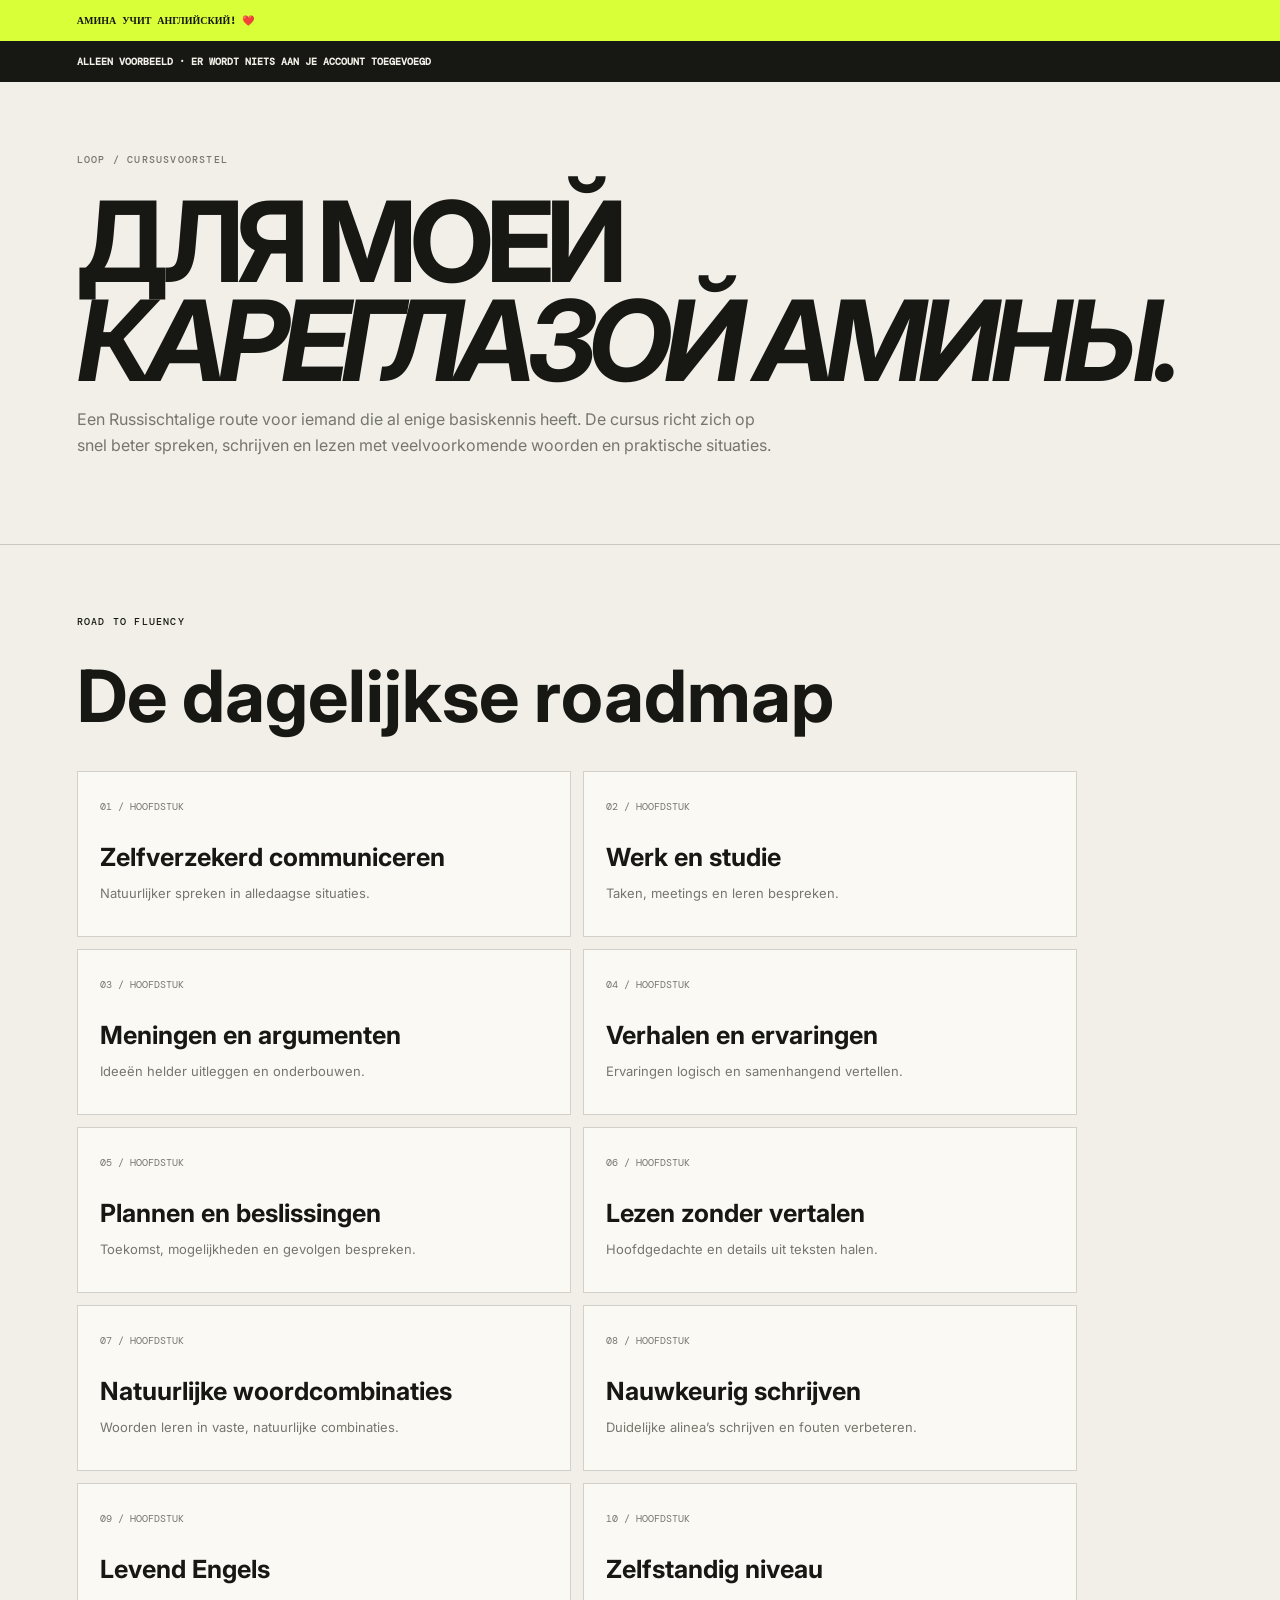
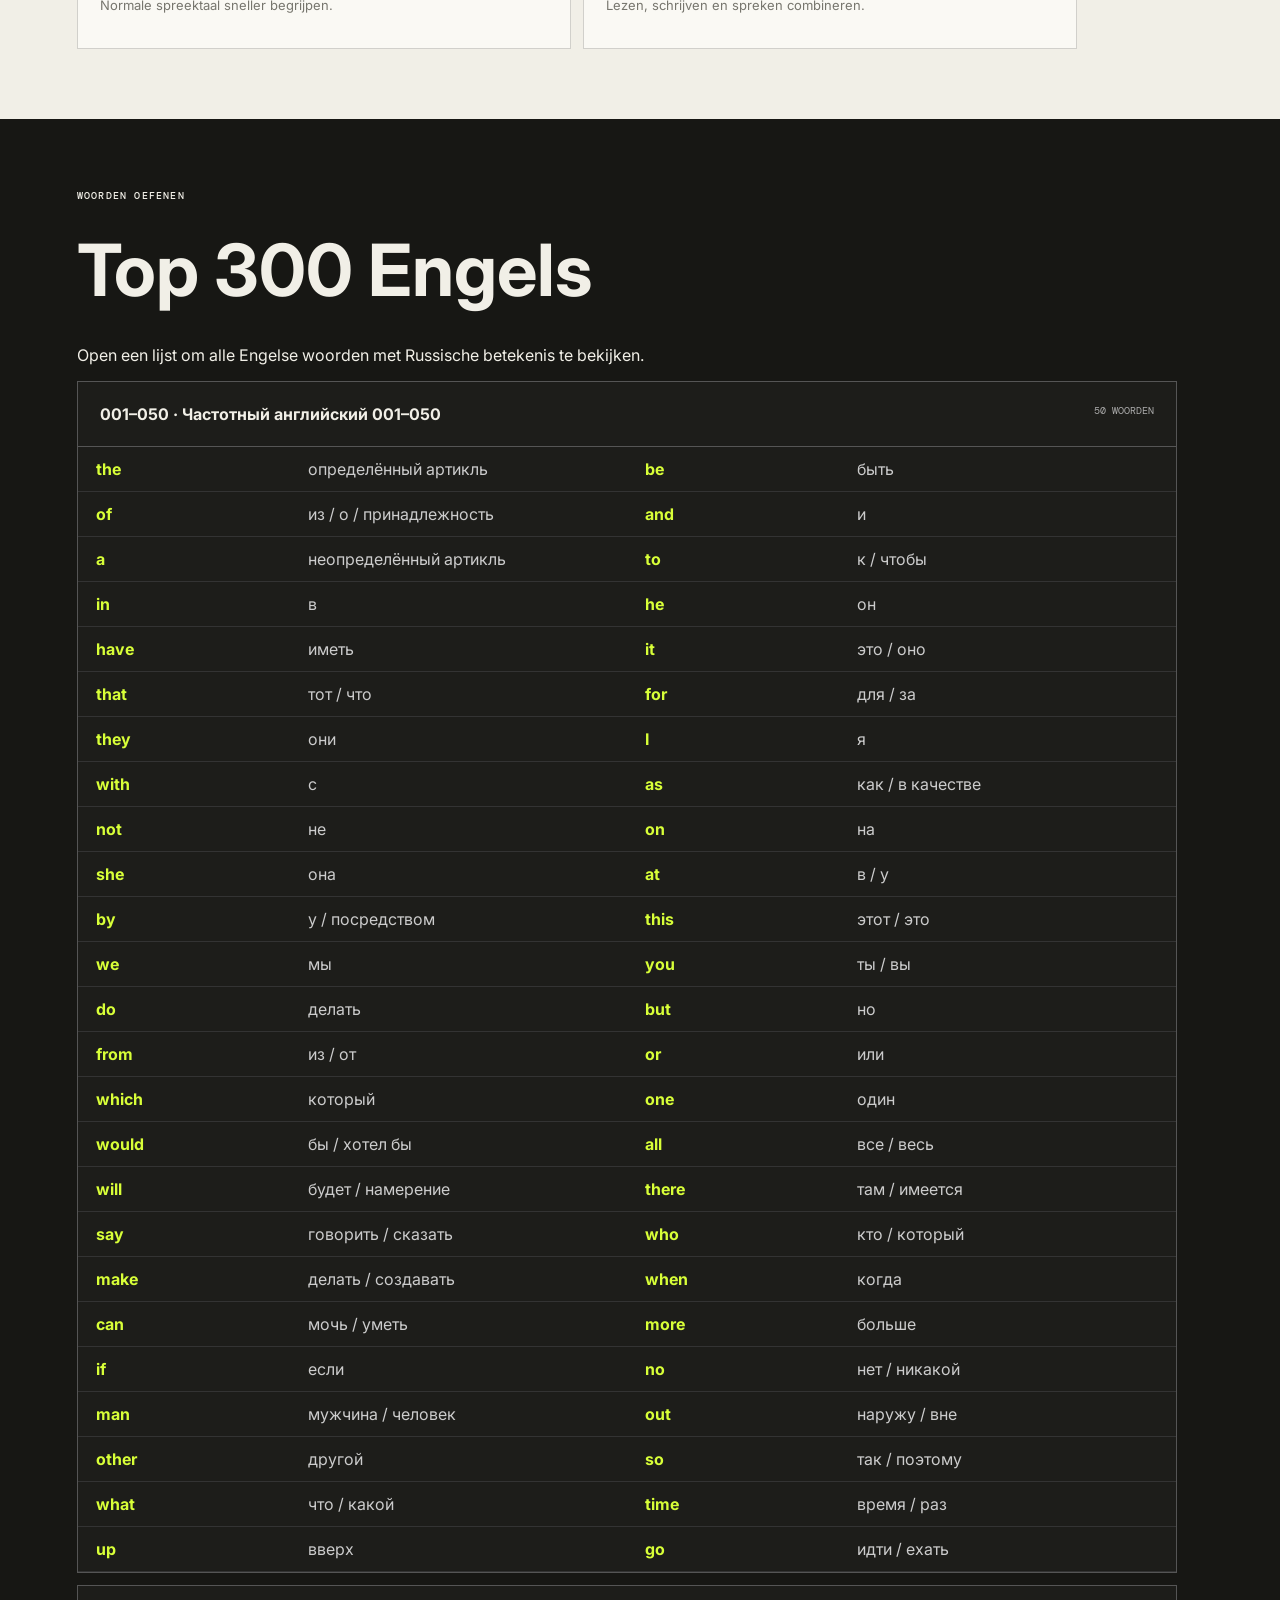
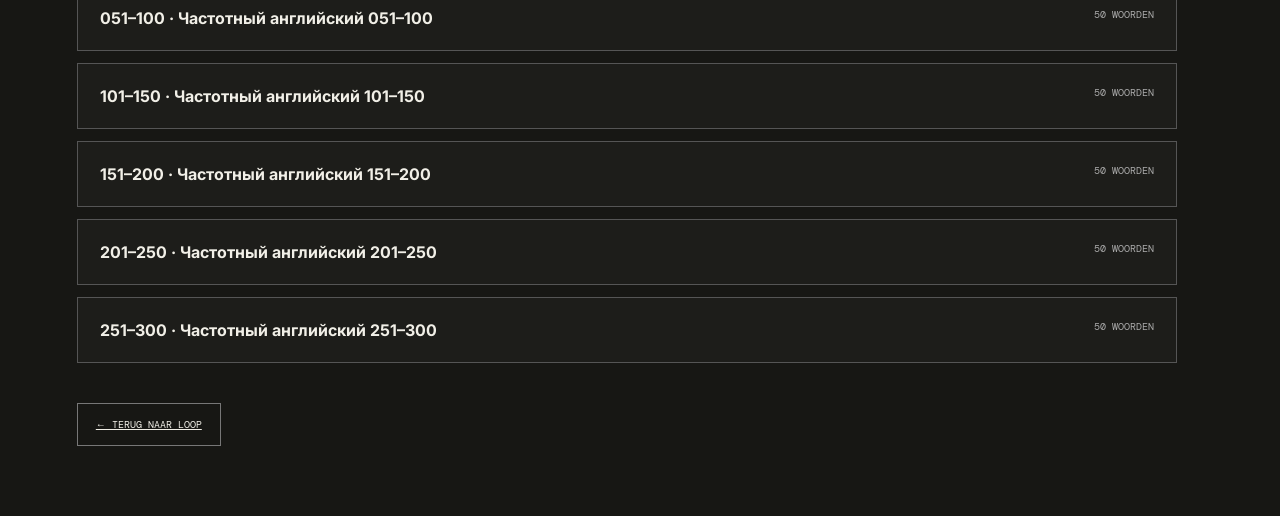
==== commit 5e0fc214: "Place Amina dedication in requested positions" ====
--- a/amina-preview.html
+++ b/amina-preview.html
@@ -26,9 +26,9 @@
   </style>
 </head>
 <body>
-  <div class="preview-note">Для моей кареглазой Амины</div>
+  <div class="preview-note">Амина учит английский! ❤️</div>
   <div class="preview-note" style="background:#171714;color:#f3f1e8">Alleen voorbeeld · er wordt niets aan je account toegevoegd</div>
-  <header class="preview-head"><p class="eyebrow">LOOP / CURSUSVOORSTEL</p><h1>AMINA LEERT<br><em>ENGELS.</em></h1><p>Een Russischtalige route voor iemand die al enige basiskennis heeft. De cursus richt zich op snel beter spreken, schrijven en lezen met veelvoorkomende woorden en praktische situaties.</p></header>
+  <header class="preview-head"><p class="eyebrow">LOOP / CURSUSVOORSTEL</p><h1>ДЛЯ МОЕЙ<br><em>КАРЕГЛАЗОЙ АМИНЫ.</em></h1><p>Een Russischtalige route voor iemand die al enige basiskennis heeft. De cursus richt zich op snel beter spreken, schrijven en lezen met veelvoorkomende woorden en praktische situaties.</p></header>
   <main>
     <section class="preview-road"><p class="eyebrow">ROAD TO FLUENCY</p><h2>De dagelijkse roadmap</h2><div class="preview-chapters" id="preview-chapters"></div></section>
     <section class="preview-lists"><p class="eyebrow">WOORDEN OEFENEN</p><h2>Top 300 Engels</h2><p>Open een lijst om alle Engelse woorden met Russische betekenis te bekijken.</p><div class="preview-list-grid" id="preview-lists"></div><a class="preview-back" href="index.html">← Terug naar LOOP</a></section>
